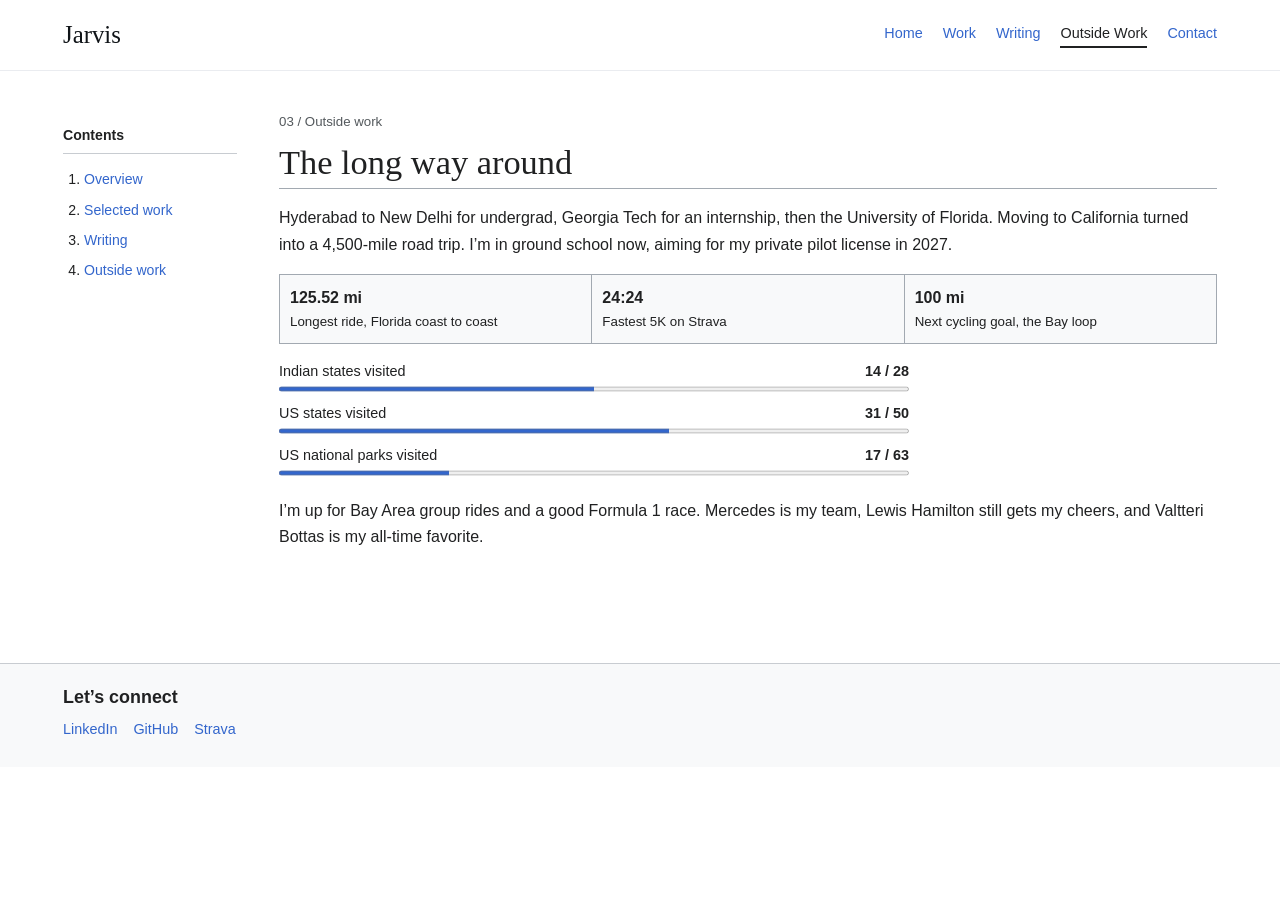
==== outside.html @ 445a93fe "Use a new stylesheet URL for the article redesign" ====
<!doctype html>
<html lang="en">
<head>
<meta charset="utf-8">
<meta name="viewport" content="width=device-width,initial-scale=1">
<meta name="description" content="Jarvis’s portfolio, projects, writing, and life outside work.">
<meta name="theme-color" content="#ffffff">
<title>Outside Work · Jarvis</title>
<link rel="stylesheet" href="article.css">
</head>
<body>
<a class="skip" href="#content">Skip to content</a>
<header class="top"><div class="wrap"><nav aria-label="Main navigation"><a class="wordmark" href="index.html">Jarvis</a><div><a href="index.html">Home</a><a href="work.html">Work</a><a href="writing.html">Writing</a><a href="outside.html" aria-current="page">Outside Work</a><a href="#contact">Contact</a></div></nav></div></header>
<div class="article-layout wrap"><aside class="contents" aria-label="Portfolio contents"><strong>Contents</strong><ol><li><a href="index.html">Overview</a></li><li><a href="work.html">Selected work</a></li><li><a href="writing.html">Writing</a></li><li><a href="outside.html">Outside work</a></li></ol></aside><main class="page" id="content">
<section class="section" id="outside"><div class="eyebrow">03 / Outside work</div><h1>The long way around</h1><p>Hyderabad to New Delhi for undergrad, Georgia Tech for an internship, then the University of Florida. Moving to California turned into a 4,500-mile road trip. I’m in ground school now, aiming for my private pilot license in 2027.</p><div class="metrics"><div class="metric"><strong>125.52 mi</strong><small>Longest ride, Florida coast to coast</small></div><div class="metric"><strong>24:24</strong><small>Fastest 5K on Strava</small></div><div class="metric"><strong>100 mi</strong><small>Next cycling goal, the Bay loop</small></div></div>
<div class="bars"><div class="bar"><label for="india">Indian states visited <strong>14 / 28</strong></label><progress id="india" max="28" value="14"></progress></div><div class="bar"><label for="us">US states visited <strong>31 / 50</strong></label><progress id="us" max="50" value="31"></progress></div><div class="bar"><label for="parks">US national parks visited <strong>17 / 63</strong></label><progress id="parks" max="63" value="17"></progress></div></div>
<p style="margin-top:20px">I’m up for Bay Area group rides and a good Formula 1 race. Mercedes is my team, Lewis Hamilton still gets my cheers, and Valtteri Bottas is my all-time favorite.</p></section>
</main></div>
<footer id="contact"><div class="wrap"><h3>Let’s connect</h3><a href="https://linkedin.com/in/jarvispremraj">LinkedIn</a><a href="https://github.com/JarvisSybarite">GitHub</a><a href="https://www.strava.com/athletes/71781898">Strava</a></div></footer>
</body>
</html>
---- article.css ----
:root{color-scheme:light;--ink:#202122;--muted:#54595d;--link:#36c;--line:#a2a9b1;--panel:#f8f9fa}
*{box-sizing:border-box}
body{margin:0;background:white;color:var(--ink);font:16px/1.65 Arial,Helvetica,sans-serif}
a{color:var(--link);text-decoration:none}a:hover{text-decoration:underline}a:focus-visible{outline:2px solid var(--link);outline-offset:3px}
h1,h2,h3,p{margin:0}p+p{margin-top:.7em}
h1,h2{font:normal 2.15rem/1.2 Georgia,"Times New Roman",serif;border-bottom:1px solid var(--line);padding-bottom:5px;margin-bottom:16px}
h2{font-size:1.6rem}h3{font-size:1.12rem;margin-bottom:5px}
.wrap{max-width:1210px;margin:auto;padding:0 28px}.top{border-bottom:1px solid #eaecf0}.top nav{display:flex;justify-content:space-between;align-items:center;gap:15px;flex-wrap:wrap;min-height:70px;padding:12px 0}
.wordmark{font:1.55rem Georgia,serif;color:#101418}.top nav div{display:flex;gap:20px;flex-wrap:wrap;font-size:.9rem}.top nav [aria-current=page]{color:var(--ink);border-bottom:2px solid var(--ink)}
.article-layout{display:grid;grid-template-columns:174px minmax(0,1fr);gap:42px;padding-top:40px;padding-bottom:48px}.contents{font-size:.88rem;padding-top:13px}.contents strong{display:block;border-bottom:1px solid #c8ccd1;padding-bottom:6px}.contents ol{padding-left:21px}.contents li{margin:7px 0}
.page{min-width:0;min-height:56vh}.hero{display:grid;grid-template-columns:minmax(0,1fr) minmax(205px,270px);gap:24px;align-items:start}.hero>div{display:flex;flex-direction:column}.hero h1{order:-1}.eyebrow,.index{font-size:.83rem;color:var(--muted);margin-bottom:9px}
.infobox{border:1px solid var(--line);background:var(--panel);padding:8px;font-size:.88rem}.infobox h2{background:#dce8f4;border:0;text-align:center;font:bold 1.05rem/1.5 Arial,sans-serif;margin:0;padding:6px}.infobox dl{display:grid;grid-template-columns:auto 1fr;gap:7px 12px;margin:10px 4px 5px}.infobox dt{font-weight:bold}.infobox dd{margin:0}
.section{margin-top:30px}.page>.section:first-child{margin-top:0}.home-links{display:grid;gap:7px}.home-links a{display:block}.home-links small{display:inline;color:var(--muted);margin-left:10px}
.cards{display:grid;gap:17px}.card{padding:0 0 15px;border-bottom:1px solid #eaecf0}.card p{margin-bottom:6px}.feature p{margin:4px 0 7px}
.metrics{display:grid;grid-template-columns:repeat(3,minmax(0,1fr));gap:1px;border:1px solid var(--line);background:var(--line);margin:16px 0}.metric{background:var(--panel);padding:10px}.metric strong,.metric small{display:block}
.bars{max-width:630px;display:grid;gap:8px}.bar label{display:flex;justify-content:space-between;gap:10px;font-size:.9rem}progress{display:block;width:100%;height:10px;accent-color:var(--link)}
footer{background:var(--panel);border-top:1px solid #c8ccd1;padding:19px 0 26px;font-size:.9rem}footer a{margin-right:16px}.skip{position:absolute;left:10px;top:-100px;background:white;padding:8px}.skip:focus{top:8px}
@media(max-width:780px){.article-layout{grid-template-columns:1fr;gap:18px;padding-top:18px}.contents ol{display:flex;flex-wrap:wrap;gap:4px 18px;list-style:none;margin:5px 0;padding:0}.contents li{margin:0}}
@media(max-width:550px){.wrap{padding-left:16px;padding-right:16px}.hero,.metrics{grid-template-columns:1fr}.top nav div{gap:12px}.home-links small{display:block;margin-left:0}}

.home-links{margin-bottom:12px}
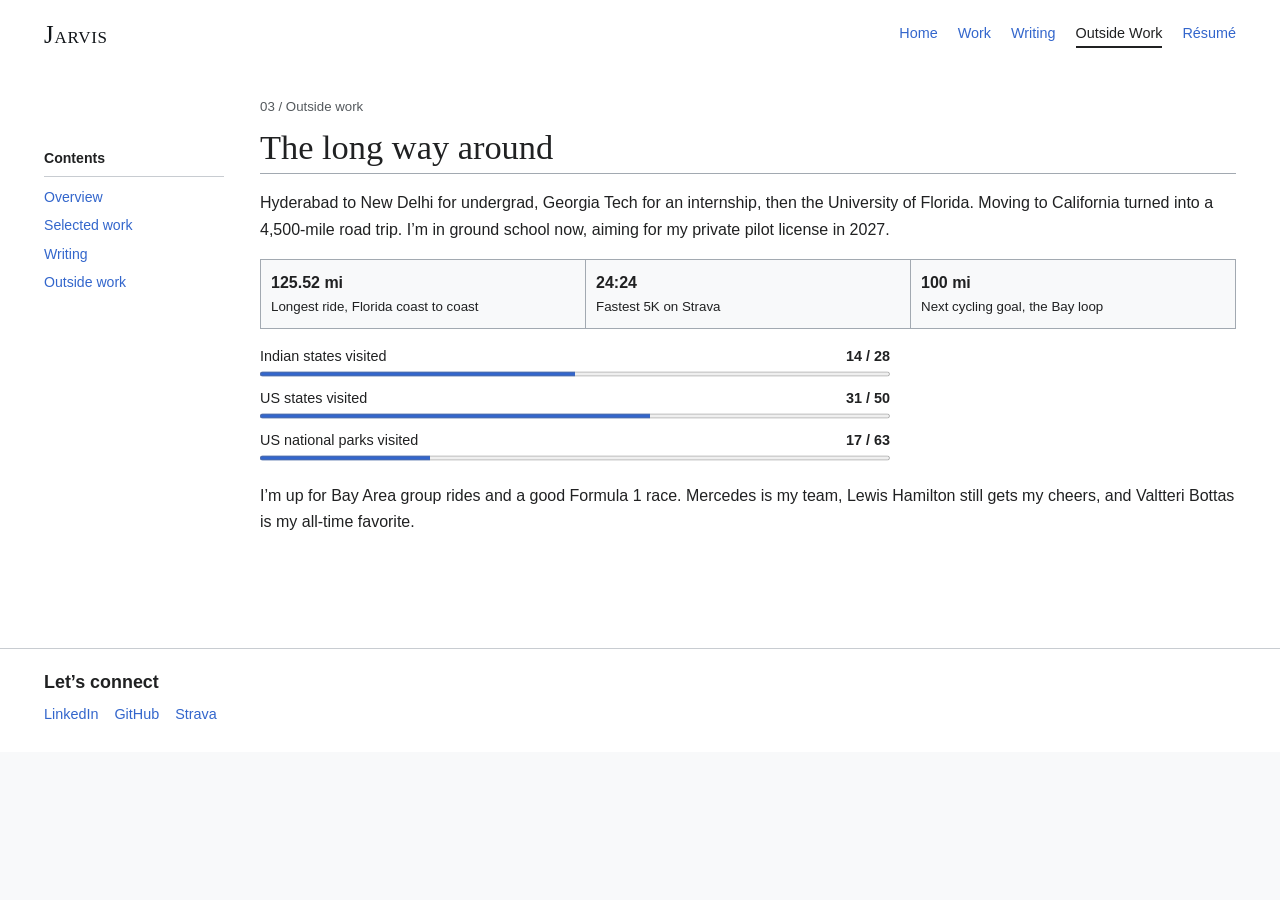
==== commit fffabdf6: "Publish biography layout and November resume" ====
--- a/outside.html
+++ b/outside.html
@@ -6,11 +6,11 @@
 <meta name="description" content="Jarvis’s portfolio, projects, writing, and life outside work.">
 <meta name="theme-color" content="#ffffff">
 <title>Outside Work · Jarvis</title>
-<link rel="stylesheet" href="article.css">
+<link rel="stylesheet" href="vector.css">
 </head>
 <body>
 <a class="skip" href="#content">Skip to content</a>
-<header class="top"><div class="wrap"><nav aria-label="Main navigation"><a class="wordmark" href="index.html">Jarvis</a><div><a href="index.html">Home</a><a href="work.html">Work</a><a href="writing.html">Writing</a><a href="outside.html" aria-current="page">Outside Work</a><a href="#contact">Contact</a></div></nav></div></header>
+<header class="top"><div class="wrap"><nav aria-label="Main navigation"><a class="wordmark" href="index.html">Jarvis</a><div><a href="index.html">Home</a><a href="work.html">Work</a><a href="writing.html">Writing</a><a href="outside.html" aria-current="page">Outside Work</a><a href="Jarvis%20Resume%20November.pdf">Résumé</a></div></nav></div></header>
 <div class="article-layout wrap"><aside class="contents" aria-label="Portfolio contents"><strong>Contents</strong><ol><li><a href="index.html">Overview</a></li><li><a href="work.html">Selected work</a></li><li><a href="writing.html">Writing</a></li><li><a href="outside.html">Outside work</a></li></ol></aside><main class="page" id="content">
 <section class="section" id="outside"><div class="eyebrow">03 / Outside work</div><h1>The long way around</h1><p>Hyderabad to New Delhi for undergrad, Georgia Tech for an internship, then the University of Florida. Moving to California turned into a 4,500-mile road trip. I’m in ground school now, aiming for my private pilot license in 2027.</p><div class="metrics"><div class="metric"><strong>125.52 mi</strong><small>Longest ride, Florida coast to coast</small></div><div class="metric"><strong>24:24</strong><small>Fastest 5K on Strava</small></div><div class="metric"><strong>100 mi</strong><small>Next cycling goal, the Bay loop</small></div></div>
 <div class="bars"><div class="bar"><label for="india">Indian states visited <strong>14 / 28</strong></label><progress id="india" max="28" value="14"></progress></div><div class="bar"><label for="us">US states visited <strong>31 / 50</strong></label><progress id="us" max="50" value="31"></progress></div><div class="bar"><label for="parks">US national parks visited <strong>17 / 63</strong></label><progress id="parks" max="63" value="17"></progress></div></div>
--- a/vector.css
+++ b/vector.css
@@ -0,0 +1,57 @@
+:root{color-scheme:light;--ink:#202122;--muted:#54595d;--link:#36c;--line:#a2a9b1;--panel:#f8f9fa}
+*{box-sizing:border-box}
+body{margin:0;background:white;color:var(--ink);font:16px/1.65 Arial,Helvetica,sans-serif}
+a{color:var(--link);text-decoration:none}a:hover{text-decoration:underline}a:focus-visible{outline:2px solid var(--link);outline-offset:3px}
+h1,h2,h3,p{margin:0}p+p{margin-top:.7em}
+h1,h2{font:normal 2.15rem/1.2 Georgia,"Times New Roman",serif;border-bottom:1px solid var(--line);padding-bottom:5px;margin-bottom:16px}
+h2{font-size:1.6rem}h3{font-size:1.12rem;margin-bottom:5px}
+.wrap{max-width:1210px;margin:auto;padding:0 28px}.top{border-bottom:1px solid #eaecf0}.top nav{display:flex;justify-content:space-between;align-items:center;gap:15px;flex-wrap:wrap;min-height:70px;padding:12px 0}
+.wordmark{font:1.55rem Georgia,serif;color:#101418}.top nav div{display:flex;gap:20px;flex-wrap:wrap;font-size:.9rem}.top nav [aria-current=page]{color:var(--ink);border-bottom:2px solid var(--ink)}
+.article-layout{display:grid;grid-template-columns:174px minmax(0,1fr);gap:42px;padding-top:40px;padding-bottom:48px}.contents{font-size:.88rem;padding-top:13px}.contents strong{display:block;border-bottom:1px solid #c8ccd1;padding-bottom:6px}.contents ol{padding-left:21px}.contents li{margin:7px 0}
+.page{min-width:0;min-height:56vh}.hero{display:grid;grid-template-columns:minmax(0,1fr) minmax(205px,270px);gap:24px;align-items:start}.hero>div{display:flex;flex-direction:column}.hero h1{order:-1}.eyebrow,.index{font-size:.83rem;color:var(--muted);margin-bottom:9px}
+.infobox{border:1px solid var(--line);background:var(--panel);padding:8px;font-size:.88rem}.infobox h2{background:#dce8f4;border:0;text-align:center;font:bold 1.05rem/1.5 Arial,sans-serif;margin:0;padding:6px}.infobox dl{display:grid;grid-template-columns:auto 1fr;gap:7px 12px;margin:10px 4px 5px}.infobox dt{font-weight:bold}.infobox dd{margin:0}
+.section{margin-top:30px}.page>.section:first-child{margin-top:0}.home-links{display:grid;gap:7px}.home-links a{display:block}.home-links small{display:inline;color:var(--muted);margin-left:10px}
+.cards{display:grid;gap:17px}.card{padding:0 0 15px;border-bottom:1px solid #eaecf0}.card p{margin-bottom:6px}.feature p{margin:4px 0 7px}
+.metrics{display:grid;grid-template-columns:repeat(3,minmax(0,1fr));gap:1px;border:1px solid var(--line);background:var(--line);margin:16px 0}.metric{background:var(--panel);padding:10px}.metric strong,.metric small{display:block}
+.bars{max-width:630px;display:grid;gap:8px}.bar label{display:flex;justify-content:space-between;gap:10px;font-size:.9rem}progress{display:block;width:100%;height:10px;accent-color:var(--link)}
+footer{background:var(--panel);border-top:1px solid #c8ccd1;padding:19px 0 26px;font-size:.9rem}footer a{margin-right:16px}.skip{position:absolute;left:10px;top:-100px;background:white;padding:8px}.skip:focus{top:8px}
+@media(max-width:780px){.article-layout{grid-template-columns:1fr;gap:18px;padding-top:18px}.contents ol{display:flex;flex-wrap:wrap;gap:4px 18px;list-style:none;margin:5px 0;padding:0}.contents li{margin:0}}
+@media(max-width:550px){.wrap{padding-left:16px;padding-right:16px}.hero,.metrics{grid-template-columns:1fr}.top nav div{gap:12px}.home-links small{display:block;margin-left:0}}
+
+.home-links{margin-bottom:12px}
+
+body{background:#f8f9fa;color:#202122}
+.top,.article-layout,footer{background:#fff}
+.wrap{max-width:1500px;padding-left:44px;padding-right:44px}
+.top{border-bottom:0}
+.top nav{min-height:70px}
+.wordmark{font-variant:small-caps;letter-spacing:.03em}
+.article-layout{grid-template-columns:180px minmax(0,1fr);column-gap:36px;padding-top:26px}
+.article-layout:has(.biography){grid-template-columns:180px minmax(0,1fr) 170px}
+.contents,.appearance{position:sticky;top:16px;align-self:start;margin-top:38px;font-size:.88rem}
+.contents ol{list-style:none;padding:0;margin:9px 0}
+.contents li{margin:5px 0}
+.appearance strong{display:block;border-bottom:1px solid #eaecf0;padding-bottom:6px}
+.appearance fieldset{padding:0;margin:11px 0 17px;border:0}
+.appearance legend{border-bottom:1px solid #eaecf0;width:100%;padding:0 0 4px;margin-bottom:4px;color:#54595d}
+.appearance label{display:block;margin:4px 0}
+.appearance input{accent-color:#36c}
+.biography>h1{font-size:1.9rem;margin:0;padding:0 0 4px}
+.article-tabs{display:flex;gap:15px;align-items:center;border-bottom:1px solid #a2a9b1;font-size:.875rem}
+.article-tabs>*{padding:4px 0}
+.article-tabs [aria-current]{border-bottom:2px solid #202122}
+.tab-spacer{flex:1}
+.byline{font-size:.875rem;margin:8px 0 20px}
+.biography .infobox{float:right;width:min(310px,40%);margin:0 0 15px 18px;background:#f8f9fa}
+.biography .infobox h2{background:transparent;font-size:1.15rem}
+.infobox .portrait{margin:5px 0 10px;text-align:center}.infobox .portrait img{display:block;width:100%;height:auto}.infobox .portrait figcaption{font-size:.85rem}
+.biography section{margin-top:20px}
+.biography section h2{margin:0 0 8px;font-size:1.45rem}
+.biography section h3{margin:11px 0 4px}
+.biography ul{margin-top:6px}
+[data-size=small] .biography{font-size:.875rem}
+[data-size=large] .biography{font-size:1.125rem}
+[data-width=wide] .wrap{max-width:none}
+@media(max-width:1050px){.article-layout:has(.biography){grid-template-columns:145px minmax(0,1fr)}.appearance{display:none}}
+@media(max-width:780px){.article-layout,.article-layout:has(.biography){grid-template-columns:1fr}.contents{position:static;margin-top:0}.contents ol{display:flex}.wrap{padding-left:20px;padding-right:20px}}
+@media(max-width:550px){.biography .infobox{float:none;width:100%;margin:0 0 14px}.article-tabs{gap:10px}}
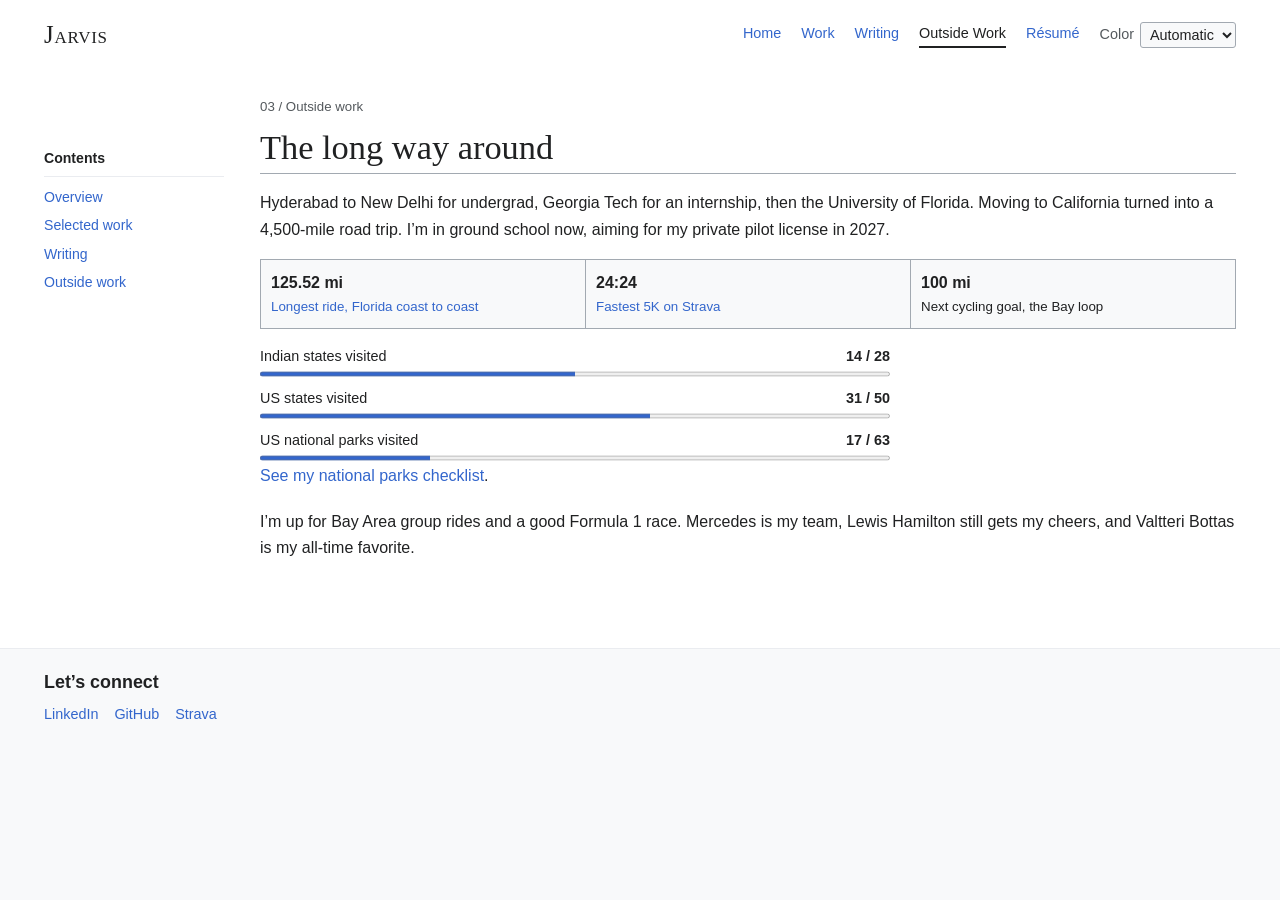
==== commit 302fa939: "Add dark mode and expand biography links" ====
--- a/outside.html
+++ b/outside.html
@@ -6,16 +6,18 @@
 <meta name="description" content="Jarvis’s portfolio, projects, writing, and life outside work.">
 <meta name="theme-color" content="#ffffff">
 <title>Outside Work · Jarvis</title>
-<link rel="stylesheet" href="vector.css">
+<script src="appearance.js"></script>
+<link rel="stylesheet" href="encyclopedia.css">
 </head>
 <body>
 <a class="skip" href="#content">Skip to content</a>
-<header class="top"><div class="wrap"><nav aria-label="Main navigation"><a class="wordmark" href="index.html">Jarvis</a><div><a href="index.html">Home</a><a href="work.html">Work</a><a href="writing.html">Writing</a><a href="outside.html" aria-current="page">Outside Work</a><a href="Jarvis%20Resume%20November.pdf">Résumé</a></div></nav></div></header>
-<div class="article-layout wrap"><aside class="contents" aria-label="Portfolio contents"><strong>Contents</strong><ol><li><a href="index.html">Overview</a></li><li><a href="work.html">Selected work</a></li><li><a href="writing.html">Writing</a></li><li><a href="outside.html">Outside work</a></li></ol></aside><main class="page" id="content">
-<section class="section" id="outside"><div class="eyebrow">03 / Outside work</div><h1>The long way around</h1><p>Hyderabad to New Delhi for undergrad, Georgia Tech for an internship, then the University of Florida. Moving to California turned into a 4,500-mile road trip. I’m in ground school now, aiming for my private pilot license in 2027.</p><div class="metrics"><div class="metric"><strong>125.52 mi</strong><small>Longest ride, Florida coast to coast</small></div><div class="metric"><strong>24:24</strong><small>Fastest 5K on Strava</small></div><div class="metric"><strong>100 mi</strong><small>Next cycling goal, the Bay loop</small></div></div>
+<header class="top"><div class="wrap"><nav aria-label="Main navigation"><a class="wordmark" href="index.html" target="_blank" rel="noopener noreferrer">Jarvis</a><div><a href="index.html" target="_blank" rel="noopener noreferrer">Home</a><a href="work.html" target="_blank" rel="noopener noreferrer">Work</a><a href="writing.html" target="_blank" rel="noopener noreferrer">Writing</a><a href="outside.html" aria-current="page" target="_blank" rel="noopener noreferrer">Outside Work</a><a href="Jarvis%20Resume%20November.pdf" target="_blank" rel="noopener noreferrer">Résumé</a><label class="theme-picker" for="site-theme">Color <select id="site-theme"><option value="auto">Automatic</option><option value="light">Light</option><option value="dark">Dark</option></select></label></div></nav></div></header>
+<div class="article-layout wrap"><aside class="contents" aria-label="Portfolio contents"><strong>Contents</strong><ol><li><a href="index.html" target="_blank" rel="noopener noreferrer">Overview</a></li><li><a href="work.html" target="_blank" rel="noopener noreferrer">Selected work</a></li><li><a href="writing.html" target="_blank" rel="noopener noreferrer">Writing</a></li><li><a href="outside.html" target="_blank" rel="noopener noreferrer">Outside work</a></li></ol></aside><main class="page" id="content">
+<section class="section" id="outside"><div class="eyebrow">03 / Outside work</div><h1>The long way around</h1><p>Hyderabad to New Delhi for undergrad, Georgia Tech for an internship, then the University of Florida. Moving to California turned into a 4,500-mile road trip. I’m in ground school now, aiming for my private pilot license in 2027.</p><div class="metrics"><div class="metric"><strong>125.52 mi</strong><small><a href="https://www.strava.com/activities/19017091239" target="_blank" rel="noopener noreferrer">Longest ride, Florida coast to coast</a></small></div><div class="metric"><strong>24:24</strong><small><a href="https://www.strava.com/activities/18345141697/best-efforts" target="_blank" rel="noopener noreferrer">Fastest 5K on Strava</a></small></div><div class="metric"><strong>100 mi</strong><small>Next cycling goal, the Bay loop</small></div></div>
 <div class="bars"><div class="bar"><label for="india">Indian states visited <strong>14 / 28</strong></label><progress id="india" max="28" value="14"></progress></div><div class="bar"><label for="us">US states visited <strong>31 / 50</strong></label><progress id="us" max="50" value="31"></progress></div><div class="bar"><label for="parks">US national parks visited <strong>17 / 63</strong></label><progress id="parks" max="63" value="17"></progress></div></div>
+<p><a href="https://docs.google.com/document/d/1pnW7Qr9my8tg9lgtuH_Nd4oirCl3BsMumfLeGR4R2Uc/edit?usp=sharing" target="_blank" rel="noopener noreferrer">See my national parks checklist</a>.</p>
 <p style="margin-top:20px">I’m up for Bay Area group rides and a good Formula 1 race. Mercedes is my team, Lewis Hamilton still gets my cheers, and Valtteri Bottas is my all-time favorite.</p></section>
 </main></div>
-<footer id="contact"><div class="wrap"><h3>Let’s connect</h3><a href="https://linkedin.com/in/jarvispremraj">LinkedIn</a><a href="https://github.com/JarvisSybarite">GitHub</a><a href="https://www.strava.com/athletes/71781898">Strava</a></div></footer>
+<footer id="contact"><div class="wrap"><h3>Let’s connect</h3><a href="https://linkedin.com/in/jarvispremraj" target="_blank" rel="noopener noreferrer">LinkedIn</a><a href="https://github.com/JarvisSybarite" target="_blank" rel="noopener noreferrer">GitHub</a><a href="https://www.strava.com/athletes/71781898" target="_blank" rel="noopener noreferrer">Strava</a></div></footer>
 </body>
 </html>
--- a/encyclopedia.css
+++ b/encyclopedia.css
@@ -0,0 +1,72 @@
+:root{color-scheme:light;--ink:#202122;--muted:#54595d;--link:#36c;--line:#a2a9b1;--panel:#f8f9fa}
+*{box-sizing:border-box}
+body{margin:0;background:white;color:var(--ink);font:16px/1.65 Arial,Helvetica,sans-serif}
+a{color:var(--link);text-decoration:none}a:hover{text-decoration:underline}a:focus-visible{outline:2px solid var(--link);outline-offset:3px}
+h1,h2,h3,p{margin:0}p+p{margin-top:.7em}
+h1,h2{font:normal 2.15rem/1.2 Georgia,"Times New Roman",serif;border-bottom:1px solid var(--line);padding-bottom:5px;margin-bottom:16px}
+h2{font-size:1.6rem}h3{font-size:1.12rem;margin-bottom:5px}
+.wrap{max-width:1210px;margin:auto;padding:0 28px}.top{border-bottom:1px solid #eaecf0}.top nav{display:flex;justify-content:space-between;align-items:center;gap:15px;flex-wrap:wrap;min-height:70px;padding:12px 0}
+.wordmark{font:1.55rem Georgia,serif;color:#101418}.top nav div{display:flex;gap:20px;flex-wrap:wrap;font-size:.9rem}.top nav [aria-current=page]{color:var(--ink);border-bottom:2px solid var(--ink)}
+.article-layout{display:grid;grid-template-columns:174px minmax(0,1fr);gap:42px;padding-top:40px;padding-bottom:48px}.contents{font-size:.88rem;padding-top:13px}.contents strong{display:block;border-bottom:1px solid #c8ccd1;padding-bottom:6px}.contents ol{padding-left:21px}.contents li{margin:7px 0}
+.page{min-width:0;min-height:56vh}.hero{display:grid;grid-template-columns:minmax(0,1fr) minmax(205px,270px);gap:24px;align-items:start}.hero>div{display:flex;flex-direction:column}.hero h1{order:-1}.eyebrow,.index{font-size:.83rem;color:var(--muted);margin-bottom:9px}
+.infobox{border:1px solid var(--line);background:var(--panel);padding:8px;font-size:.88rem}.infobox h2{background:#dce8f4;border:0;text-align:center;font:bold 1.05rem/1.5 Arial,sans-serif;margin:0;padding:6px}.infobox dl{display:grid;grid-template-columns:auto 1fr;gap:7px 12px;margin:10px 4px 5px}.infobox dt{font-weight:bold}.infobox dd{margin:0}
+.section{margin-top:30px}.page>.section:first-child{margin-top:0}.home-links{display:grid;gap:7px}.home-links a{display:block}.home-links small{display:inline;color:var(--muted);margin-left:10px}
+.cards{display:grid;gap:17px}.card{padding:0 0 15px;border-bottom:1px solid #eaecf0}.card p{margin-bottom:6px}.feature p{margin:4px 0 7px}
+.metrics{display:grid;grid-template-columns:repeat(3,minmax(0,1fr));gap:1px;border:1px solid var(--line);background:var(--line);margin:16px 0}.metric{background:var(--panel);padding:10px}.metric strong,.metric small{display:block}
+.bars{max-width:630px;display:grid;gap:8px}.bar label{display:flex;justify-content:space-between;gap:10px;font-size:.9rem}progress{display:block;width:100%;height:10px;accent-color:var(--link)}
+footer{background:var(--panel);border-top:1px solid #c8ccd1;padding:19px 0 26px;font-size:.9rem}footer a{margin-right:16px}.skip{position:absolute;left:10px;top:-100px;background:white;padding:8px}.skip:focus{top:8px}
+@media(max-width:780px){.article-layout{grid-template-columns:1fr;gap:18px;padding-top:18px}.contents ol{display:flex;flex-wrap:wrap;gap:4px 18px;list-style:none;margin:5px 0;padding:0}.contents li{margin:0}}
+@media(max-width:550px){.wrap{padding-left:16px;padding-right:16px}.hero,.metrics{grid-template-columns:1fr}.top nav div{gap:12px}.home-links small{display:block;margin-left:0}}
+
+.home-links{margin-bottom:12px}
+
+body{background:#f8f9fa;color:#202122}
+.top,.article-layout,footer{background:#fff}
+.wrap{max-width:1500px;padding-left:44px;padding-right:44px}
+.top{border-bottom:0}
+.top nav{min-height:70px}
+.wordmark{font-variant:small-caps;letter-spacing:.03em}
+.article-layout{grid-template-columns:180px minmax(0,1fr);column-gap:36px;padding-top:26px}
+.article-layout:has(.biography){grid-template-columns:180px minmax(0,1fr) 170px}
+.contents,.appearance{position:sticky;top:16px;align-self:start;margin-top:38px;font-size:.88rem}
+.contents ol{list-style:none;padding:0;margin:9px 0}
+.contents li{margin:5px 0}
+.appearance strong{display:block;border-bottom:1px solid #eaecf0;padding-bottom:6px}
+.appearance fieldset{padding:0;margin:11px 0 17px;border:0}
+.appearance legend{border-bottom:1px solid #eaecf0;width:100%;padding:0 0 4px;margin-bottom:4px;color:#54595d}
+.appearance label{display:block;margin:4px 0}
+.appearance input{accent-color:#36c}
+.biography>h1{font-size:1.9rem;margin:0;padding:0 0 4px}
+.article-tabs{display:flex;gap:15px;align-items:center;border-bottom:1px solid #a2a9b1;font-size:.875rem}
+.article-tabs>*{padding:4px 0}
+.article-tabs [aria-current]{border-bottom:2px solid #202122}
+.tab-spacer{flex:1}
+.byline{font-size:.875rem;margin:8px 0 20px}
+.biography .infobox{float:right;width:min(310px,40%);margin:0 0 15px 18px;background:#f8f9fa}
+.biography .infobox h2{background:transparent;font-size:1.15rem}
+.infobox .portrait{margin:5px 0 10px;text-align:center}.infobox .portrait img{display:block;width:100%;height:auto}.infobox .portrait figcaption{font-size:.85rem}
+.biography section{margin-top:20px}
+.biography section h2{margin:0 0 8px;font-size:1.45rem}
+.biography section h3{margin:11px 0 4px}
+.biography ul{margin-top:6px}
+[data-size=small] .biography{font-size:.875rem}
+[data-size=large] .biography{font-size:1.125rem}
+[data-width=wide] .wrap{max-width:none}
+@media(max-width:1050px){.article-layout:has(.biography){grid-template-columns:145px minmax(0,1fr)}.appearance{display:none}}
+@media(max-width:780px){.article-layout,.article-layout:has(.biography){grid-template-columns:1fr}.contents{position:static;margin-top:0}.contents ol{display:flex}.wrap{padding-left:20px;padding-right:20px}}
+@media(max-width:550px){.biography .infobox{float:none;width:100%;margin:0 0 14px}.article-tabs{gap:10px}}
+
+/* Appearance follows the device until a visitor picks Light or Dark. */
+:root[data-theme=dark]{color-scheme:dark;--ink:#eaecf0;--muted:#a2a9b1;--link:#8ab4f8;--line:#54595d;--panel:#202122;--canvas:#101418;--paper:#171a1e;--rule:#353a40}
+:root:not([data-theme=dark]){--canvas:#f8f9fa;--paper:#fff;--rule:#eaecf0}
+body{background:var(--canvas);color:var(--ink)}
+.top,.article-layout,footer{background:var(--paper)}
+.wordmark,.top nav [aria-current=page]{color:var(--ink)}
+.top nav [aria-current=page],.article-tabs [aria-current]{border-color:var(--ink)}
+.article-tabs,.infobox,.metrics{border-color:var(--line)}
+.contents strong,.appearance strong,.appearance legend,.card,footer{border-color:var(--rule)}
+.appearance legend,.theme-picker{color:var(--muted)}
+.biography .infobox,.infobox,.metric,footer,.skip{background:var(--panel)}
+.theme-picker{display:inline-flex;align-items:center;gap:6px;white-space:nowrap}
+.theme-picker select{color:var(--ink);background:var(--panel);border:1px solid var(--line);font:inherit;padding:3px 5px;border-radius:3px}
+:root[data-theme=dark] progress{accent-color:var(--link)}
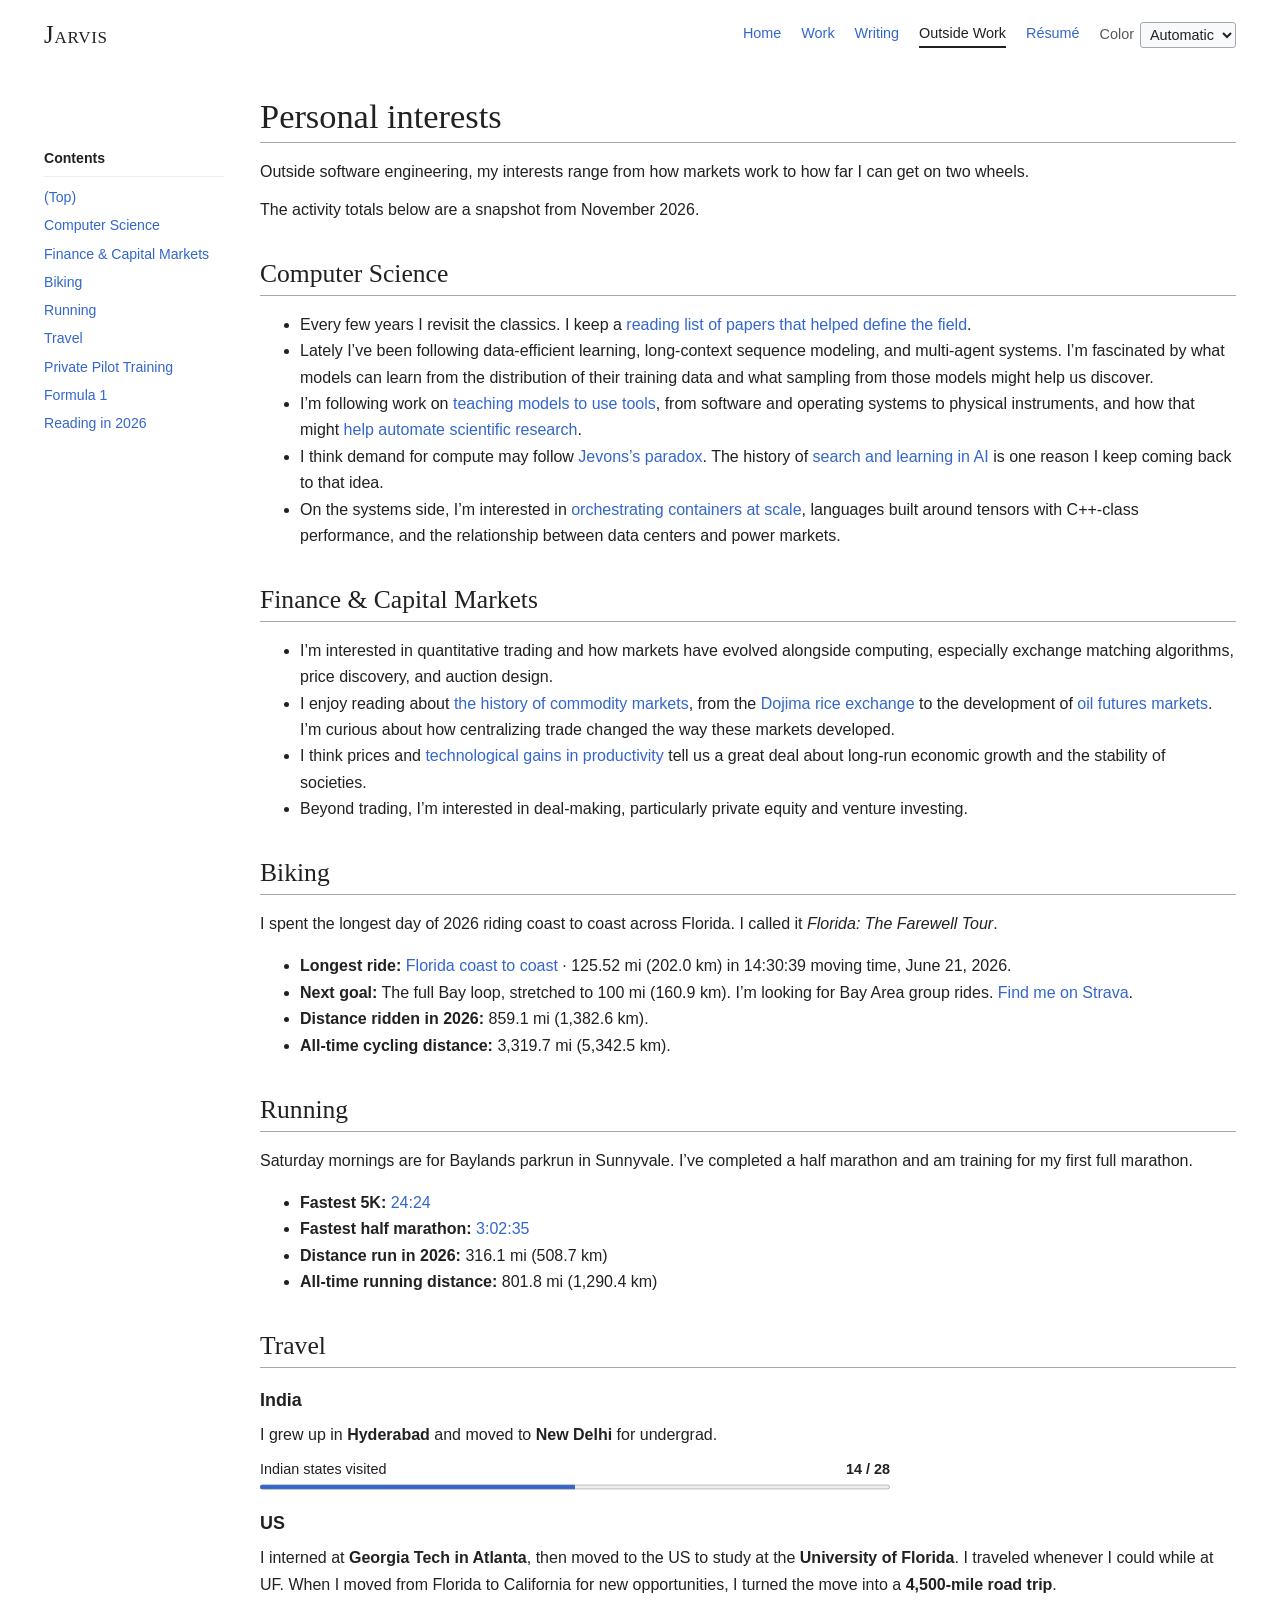
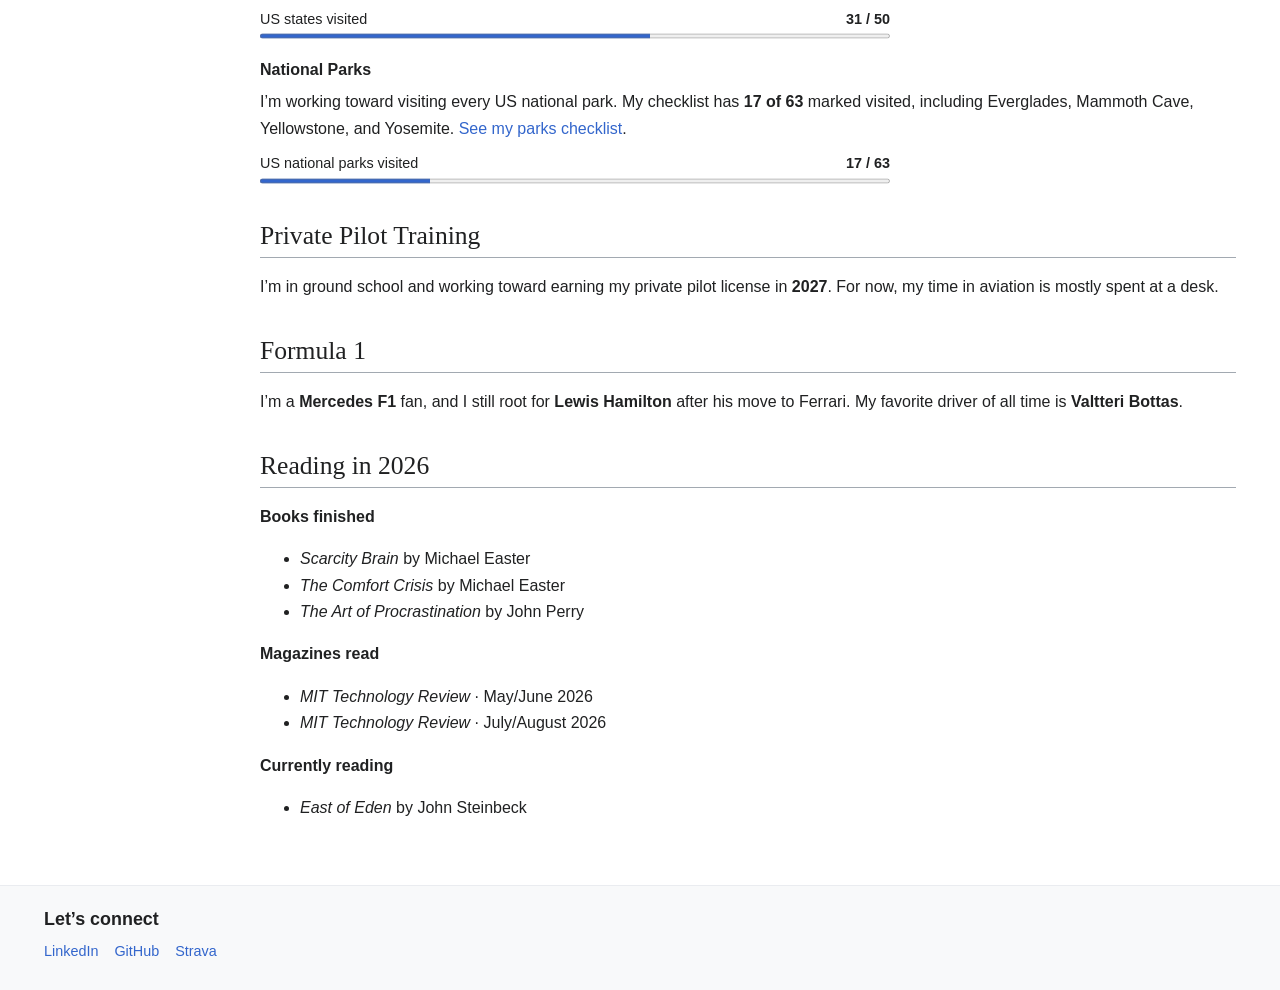
==== commit 8387ce6e: "Expand personal interests from GitHub profile" ====
--- a/outside.html
+++ b/outside.html
@@ -8,15 +8,74 @@
 <title>Outside Work · Jarvis</title>
 <script src="appearance.js"></script>
 <link rel="stylesheet" href="encyclopedia.css">
+<style>.section h2:not(:first-child){margin-top:1.4em}.section h3,.section h4{margin:1em 0 .35em}.section .bars{margin:.6em 0 1em}</style>
 </head>
 <body>
 <a class="skip" href="#content">Skip to content</a>
 <header class="top"><div class="wrap"><nav aria-label="Main navigation"><a class="wordmark" href="index.html" target="_blank" rel="noopener noreferrer">Jarvis</a><div><a href="index.html" target="_blank" rel="noopener noreferrer">Home</a><a href="work.html" target="_blank" rel="noopener noreferrer">Work</a><a href="writing.html" target="_blank" rel="noopener noreferrer">Writing</a><a href="outside.html" aria-current="page" target="_blank" rel="noopener noreferrer">Outside Work</a><a href="Jarvis%20Resume%20November.pdf" target="_blank" rel="noopener noreferrer">Résumé</a><label class="theme-picker" for="site-theme">Color <select id="site-theme"><option value="auto">Automatic</option><option value="light">Light</option><option value="dark">Dark</option></select></label></div></nav></div></header>
-<div class="article-layout wrap"><aside class="contents" aria-label="Portfolio contents"><strong>Contents</strong><ol><li><a href="index.html" target="_blank" rel="noopener noreferrer">Overview</a></li><li><a href="work.html" target="_blank" rel="noopener noreferrer">Selected work</a></li><li><a href="writing.html" target="_blank" rel="noopener noreferrer">Writing</a></li><li><a href="outside.html" target="_blank" rel="noopener noreferrer">Outside work</a></li></ol></aside><main class="page" id="content">
-<section class="section" id="outside"><div class="eyebrow">03 / Outside work</div><h1>The long way around</h1><p>Hyderabad to New Delhi for undergrad, Georgia Tech for an internship, then the University of Florida. Moving to California turned into a 4,500-mile road trip. I’m in ground school now, aiming for my private pilot license in 2027.</p><div class="metrics"><div class="metric"><strong>125.52 mi</strong><small><a href="https://www.strava.com/activities/19017091239" target="_blank" rel="noopener noreferrer">Longest ride, Florida coast to coast</a></small></div><div class="metric"><strong>24:24</strong><small><a href="https://www.strava.com/activities/18345141697/best-efforts" target="_blank" rel="noopener noreferrer">Fastest 5K on Strava</a></small></div><div class="metric"><strong>100 mi</strong><small>Next cycling goal, the Bay loop</small></div></div>
-<div class="bars"><div class="bar"><label for="india">Indian states visited <strong>14 / 28</strong></label><progress id="india" max="28" value="14"></progress></div><div class="bar"><label for="us">US states visited <strong>31 / 50</strong></label><progress id="us" max="50" value="31"></progress></div><div class="bar"><label for="parks">US national parks visited <strong>17 / 63</strong></label><progress id="parks" max="63" value="17"></progress></div></div>
-<p><a href="https://docs.google.com/document/d/1pnW7Qr9my8tg9lgtuH_Nd4oirCl3BsMumfLeGR4R2Uc/edit?usp=sharing" target="_blank" rel="noopener noreferrer">See my national parks checklist</a>.</p>
-<p style="margin-top:20px">I’m up for Bay Area group rides and a good Formula 1 race. Mercedes is my team, Lewis Hamilton still gets my cheers, and Valtteri Bottas is my all-time favorite.</p></section>
+<div class="article-layout wrap"><aside class="contents" aria-label="Contents"><strong>Contents</strong><ol><li><a href="#content">(Top)</a></li><li><a href="#computer-science">Computer Science</a></li><li><a href="#finance-capital-markets">Finance &amp; Capital Markets</a></li><li><a href="#biking">Biking</a></li><li><a href="#running">Running</a></li><li><a href="#travel">Travel</a></li><li><a href="#private-pilot-training">Private Pilot Training</a></li><li><a href="#formula-1">Formula 1</a></li><li><a href="#reading-in-2026">Reading in 2026</a></li></ol></aside><main class="page" id="content">
+<section class="section"><h1>Personal interests</h1><p>Outside software engineering, my interests range from how markets work to how far I can get on two wheels.</p><p>The activity totals below are a snapshot from November 2026.</p>
+<h2 id="computer-science">Computer Science</h2>
+<ul>
+<li>Every few years I revisit the classics. I keep a <a href="https://docs.google.com/spreadsheets/d/11tlsKSeJrTP3r7ITQS3ql-Z4ZpR-K-zG67Q5htzrRbA/edit?usp=sharing" target="_blank" rel="noopener noreferrer">reading list of papers that helped define the field</a>.</li>
+<li>Lately I’ve been following data-efficient learning, long-context sequence modeling, and multi-agent systems. I’m fascinated by what models can learn from the distribution of their training data and what sampling from those models might help us discover.</li>
+<li>I’m following work on <a href="https://www.ft.com/content/64b1bb33-095e-4cc5-a911-50df76fa3d1d" target="_blank" rel="noopener noreferrer">teaching models to use tools</a>, from software and operating systems to physical instruments, and how that might <a href="https://www.pnas.org/doi/10.1073/pnas.2406320121" target="_blank" rel="noopener noreferrer">help automate scientific research</a>.</li>
+<li>I think demand for compute may follow <a href="https://en.wikipedia.org/wiki/Jevons_paradox" target="_blank" rel="noopener noreferrer">Jevons’s paradox</a>. The history of <a href="https://www.cs.utexas.edu/~eunsol/courses/data/bitter_lesson.pdf" target="_blank" rel="noopener noreferrer">search and learning in AI</a> is one reason I keep coming back to that idea.</li>
+<li>On the systems side, I’m interested in <a href="https://arxiv.org/abs/2205.07147" target="_blank" rel="noopener noreferrer">orchestrating containers at scale</a>, languages built around tensors with C++-class performance, and the relationship between data centers and power markets.</li>
+</ul>
+<h2 id="finance-capital-markets">Finance &amp; Capital Markets</h2>
+<ul>
+<li>I’m interested in quantitative trading and how markets have evolved alongside computing, especially exchange matching algorithms, price discovery, and auction design.</li>
+<li>I enjoy reading about <a href="https://thedocs.worldbank.org/en/doc/b4ff84b2d5dc4d0963a5074102460cc1-0350012022/related/Commodity-Markets-Chapter-1.pdf" target="_blank" rel="noopener noreferrer">the history of commodity markets</a>, from the <a href="https://www.jpx.co.jp/dojima/en/index.html" target="_blank" rel="noopener noreferrer">Dojima rice exchange</a> to the development of <a href="https://www.cmegroup.com/openmarkets/energy/2023/the-40-year-story-of-a-crude-oil-benchmark.html" target="_blank" rel="noopener noreferrer">oil futures markets</a>. I’m curious about how centralizing trade changed the way these markets developed.</li>
+<li>I think prices and <a href="https://www.jstor.org/stable/1910871" target="_blank" rel="noopener noreferrer">technological gains in productivity</a> tell us a great deal about long-run economic growth and the stability of societies.</li>
+<li>Beyond trading, I’m interested in deal-making, particularly private equity and venture investing.</li>
+</ul>
+<h2 id="biking">Biking</h2>
+<p>I spent the longest day of 2026 riding coast to coast across Florida. I called it <em>Florida: The Farewell Tour</em>.</p>
+<ul>
+<li><strong>Longest ride:</strong> <a href="https://www.strava.com/activities/19017091239" target="_blank" rel="noopener noreferrer">Florida coast to coast</a> · 125.52 mi (202.0 km) in 14:30:39 moving time, June 21, 2026.</li>
+<li><strong>Next goal:</strong> The full Bay loop, stretched to 100 mi (160.9 km). I’m looking for Bay Area group rides. <a href="https://www.strava.com/athletes/71781898" target="_blank" rel="noopener noreferrer">Find me on Strava</a>.</li>
+<li><strong>Distance ridden in 2026:</strong> 859.1 mi (1,382.6 km).</li>
+<li><strong>All-time cycling distance:</strong> 3,319.7 mi (5,342.5 km).</li>
+</ul>
+<h2 id="running">Running</h2>
+<p>Saturday mornings are for Baylands parkrun in Sunnyvale. I’ve completed a half marathon and am training for my first full marathon.</p>
+<ul>
+<li><strong>Fastest 5K:</strong> <a href="https://www.strava.com/activities/18345141697/best-efforts" target="_blank" rel="noopener noreferrer">24:24</a></li>
+<li><strong>Fastest half marathon:</strong> <a href="https://www.strava.com/activities/18321130225/best-efforts" target="_blank" rel="noopener noreferrer">3:02:35</a></li>
+<li><strong>Distance run in 2026:</strong> 316.1 mi (508.7 km)</li>
+<li><strong>All-time running distance:</strong> 801.8 mi (1,290.4 km)</li>
+</ul>
+<h2 id="travel">Travel</h2>
+<h3 id="india">India</h3>
+<p>I grew up in <strong>Hyderabad</strong> and moved to <strong>New Delhi</strong> for undergrad.</p>
+<div class="bars"><div class="bar"><label for="progress-indian">Indian states visited <strong>14 / 28</strong></label><progress id="progress-indian" value="14" max="28">14 of 28</progress></div></div>
+<h3 id="us">US</h3>
+<p>I interned at <strong>Georgia Tech in Atlanta</strong>, then moved to the US to study at the <strong>University of Florida</strong>. I traveled whenever I could while at UF. When I moved from Florida to California for new opportunities, I turned the move into a <strong>4,500-mile road trip</strong>.</p>
+<div class="bars"><div class="bar"><label for="progress-us">US states visited <strong>31 / 50</strong></label><progress id="progress-us" value="31" max="50">31 of 50</progress></div></div>
+<h4 id="national-parks">National Parks</h4>
+<p>I’m working toward visiting every US national park. My checklist has <strong>17 of 63</strong> marked visited, including Everglades, Mammoth Cave, Yellowstone, and Yosemite. <a href="https://docs.google.com/document/d/1pnW7Qr9my8tg9lgtuH_Nd4oirCl3BsMumfLeGR4R2Uc/edit?usp=sharing" target="_blank" rel="noopener noreferrer">See my parks checklist</a>.</p>
+<div class="bars"><div class="bar"><label for="progress-parks">US national parks visited <strong>17 / 63</strong></label><progress id="progress-parks" value="17" max="63">17 of 63</progress></div></div>
+<h2 id="private-pilot-training">Private Pilot Training</h2>
+<p>I’m in ground school and working toward earning my private pilot license in <strong>2027</strong>. For now, my time in aviation is mostly spent at a desk.</p>
+<h2 id="formula-1">Formula 1</h2>
+<p>I’m a <strong>Mercedes F1</strong> fan, and I still root for <strong>Lewis Hamilton</strong> after his move to Ferrari. My favorite driver of all time is <strong>Valtteri Bottas</strong>.</p>
+<h2 id="reading-in-2026">Reading in 2026</h2>
+<p><strong>Books finished</strong></p>
+<ul>
+<li><em>Scarcity Brain</em> by Michael Easter</li>
+<li><em>The Comfort Crisis</em> by Michael Easter</li>
+<li><em>The Art of Procrastination</em> by John Perry</li>
+</ul>
+<p><strong>Magazines read</strong></p>
+<ul>
+<li><em>MIT Technology Review</em> · May/June 2026</li>
+<li><em>MIT Technology Review</em> · July/August 2026</li>
+</ul>
+<p><strong>Currently reading</strong></p>
+<ul>
+<li><em>East of Eden</em> by John Steinbeck</li>
+</ul></section>
 </main></div>
 <footer id="contact"><div class="wrap"><h3>Let’s connect</h3><a href="https://linkedin.com/in/jarvispremraj" target="_blank" rel="noopener noreferrer">LinkedIn</a><a href="https://github.com/JarvisSybarite" target="_blank" rel="noopener noreferrer">GitHub</a><a href="https://www.strava.com/athletes/71781898" target="_blank" rel="noopener noreferrer">Strava</a></div></footer>
 </body>
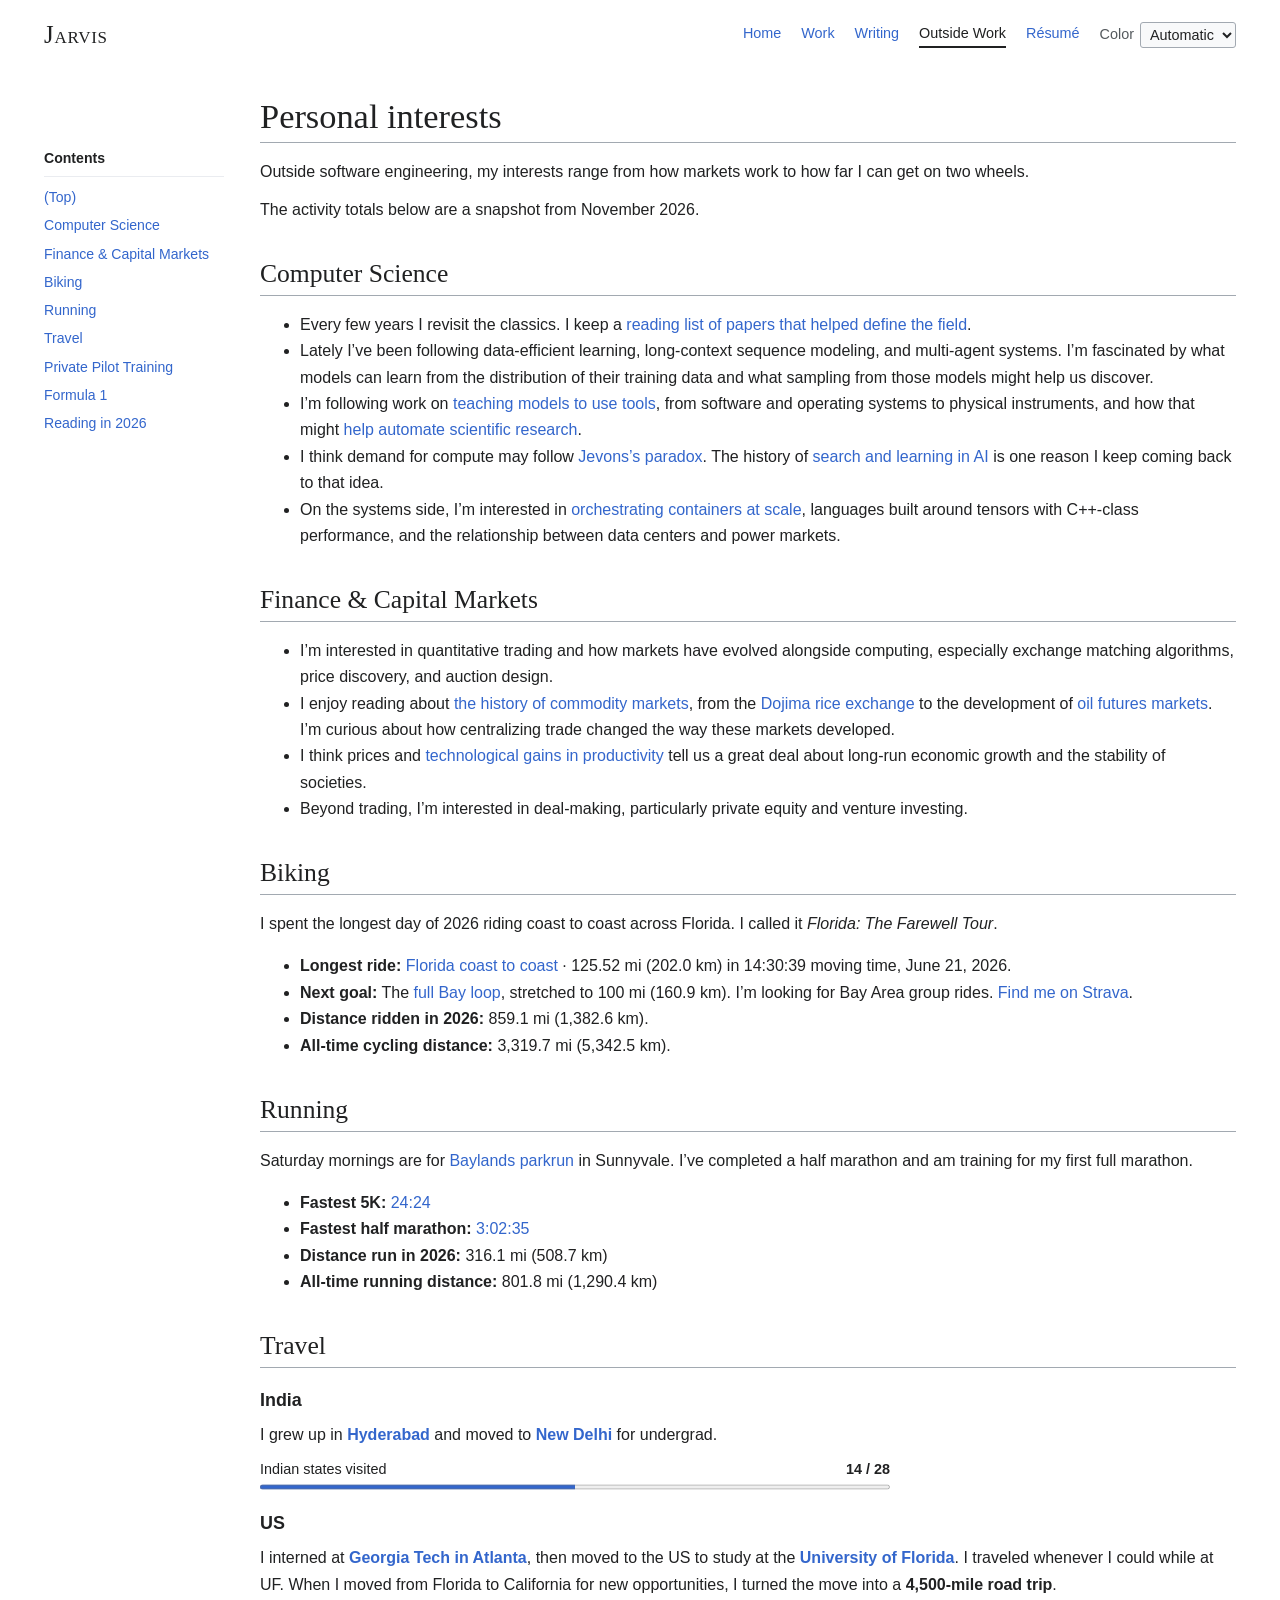
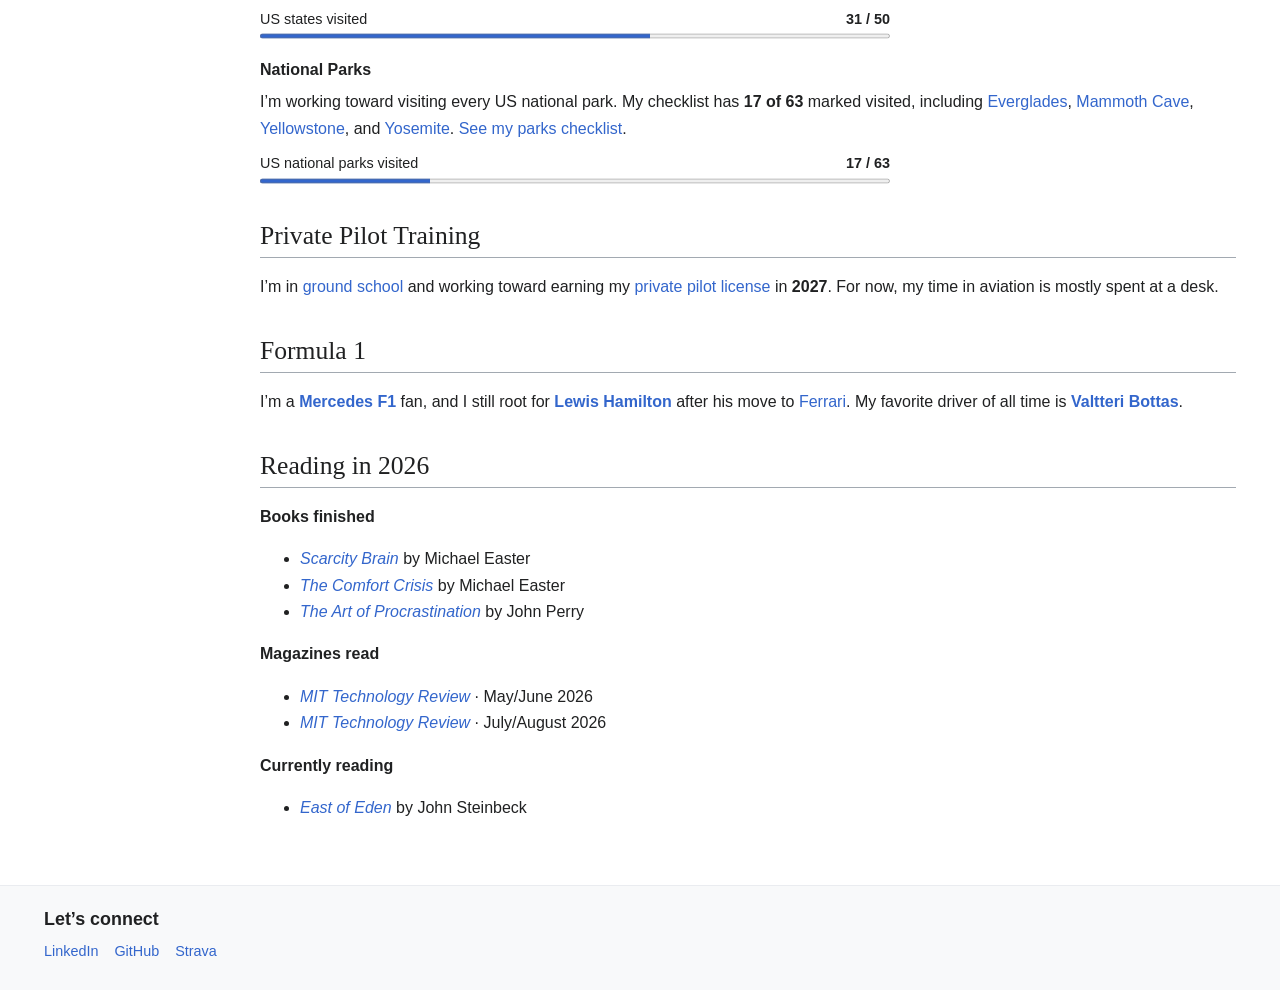
==== commit 6e2b3fca: "Add references throughout the interests page" ====
--- a/outside.html
+++ b/outside.html
@@ -34,12 +34,12 @@
 <p>I spent the longest day of 2026 riding coast to coast across Florida. I called it <em>Florida: The Farewell Tour</em>.</p>
 <ul>
 <li><strong>Longest ride:</strong> <a href="https://www.strava.com/activities/19017091239" target="_blank" rel="noopener noreferrer">Florida coast to coast</a> · 125.52 mi (202.0 km) in 14:30:39 moving time, June 21, 2026.</li>
-<li><strong>Next goal:</strong> The full Bay loop, stretched to 100 mi (160.9 km). I’m looking for Bay Area group rides. <a href="https://www.strava.com/athletes/71781898" target="_blank" rel="noopener noreferrer">Find me on Strava</a>.</li>
+<li><strong>Next goal:</strong> The <a href="https://www.baytrail.org/" target="_blank" rel="noopener noreferrer">full Bay loop</a>, stretched to 100 mi (160.9 km). I’m looking for Bay Area group rides. <a href="https://www.strava.com/athletes/71781898" target="_blank" rel="noopener noreferrer">Find me on Strava</a>.</li>
 <li><strong>Distance ridden in 2026:</strong> 859.1 mi (1,382.6 km).</li>
 <li><strong>All-time cycling distance:</strong> 3,319.7 mi (5,342.5 km).</li>
 </ul>
 <h2 id="running">Running</h2>
-<p>Saturday mornings are for Baylands parkrun in Sunnyvale. I’ve completed a half marathon and am training for my first full marathon.</p>
+<p>Saturday mornings are for <a href="https://www.parkrun.us/sunnyvalebaytrail/" target="_blank" rel="noopener noreferrer">Baylands parkrun</a> in Sunnyvale. I’ve completed a half marathon and am training for my first full marathon.</p>
 <ul>
 <li><strong>Fastest 5K:</strong> <a href="https://www.strava.com/activities/18345141697/best-efforts" target="_blank" rel="noopener noreferrer">24:24</a></li>
 <li><strong>Fastest half marathon:</strong> <a href="https://www.strava.com/activities/18321130225/best-efforts" target="_blank" rel="noopener noreferrer">3:02:35</a></li>
@@ -48,33 +48,33 @@
 </ul>
 <h2 id="travel">Travel</h2>
 <h3 id="india">India</h3>
-<p>I grew up in <strong>Hyderabad</strong> and moved to <strong>New Delhi</strong> for undergrad.</p>
+<p>I grew up in <strong><a href="https://en.wikipedia.org/wiki/Hyderabad" target="_blank" rel="noopener noreferrer">Hyderabad</a></strong> and moved to <strong><a href="https://en.wikipedia.org/wiki/New_Delhi" target="_blank" rel="noopener noreferrer">New Delhi</a></strong> for undergrad.</p>
 <div class="bars"><div class="bar"><label for="progress-indian">Indian states visited <strong>14 / 28</strong></label><progress id="progress-indian" value="14" max="28">14 of 28</progress></div></div>
 <h3 id="us">US</h3>
-<p>I interned at <strong>Georgia Tech in Atlanta</strong>, then moved to the US to study at the <strong>University of Florida</strong>. I traveled whenever I could while at UF. When I moved from Florida to California for new opportunities, I turned the move into a <strong>4,500-mile road trip</strong>.</p>
+<p>I interned at <strong><a href="https://www.gatech.edu/" target="_blank" rel="noopener noreferrer">Georgia Tech in Atlanta</a></strong>, then moved to the US to study at the <strong><a href="https://www.ufl.edu/" target="_blank" rel="noopener noreferrer">University of Florida</a></strong>. I traveled whenever I could while at UF. When I moved from Florida to California for new opportunities, I turned the move into a <strong>4,500-mile road trip</strong>.</p>
 <div class="bars"><div class="bar"><label for="progress-us">US states visited <strong>31 / 50</strong></label><progress id="progress-us" value="31" max="50">31 of 50</progress></div></div>
 <h4 id="national-parks">National Parks</h4>
-<p>I’m working toward visiting every US national park. My checklist has <strong>17 of 63</strong> marked visited, including Everglades, Mammoth Cave, Yellowstone, and Yosemite. <a href="https://docs.google.com/document/d/1pnW7Qr9my8tg9lgtuH_Nd4oirCl3BsMumfLeGR4R2Uc/edit?usp=sharing" target="_blank" rel="noopener noreferrer">See my parks checklist</a>.</p>
+<p>I’m working toward visiting every US national park. My checklist has <strong>17 of 63</strong> marked visited, including <a href="https://www.nps.gov/ever/" target="_blank" rel="noopener noreferrer">Everglades</a>, <a href="https://www.nps.gov/maca/" target="_blank" rel="noopener noreferrer">Mammoth Cave</a>, <a href="https://www.nps.gov/yell/" target="_blank" rel="noopener noreferrer">Yellowstone</a>, and <a href="https://www.nps.gov/yose/" target="_blank" rel="noopener noreferrer">Yosemite</a>. <a href="https://docs.google.com/document/d/1pnW7Qr9my8tg9lgtuH_Nd4oirCl3BsMumfLeGR4R2Uc/edit?usp=sharing" target="_blank" rel="noopener noreferrer">See my parks checklist</a>.</p>
 <div class="bars"><div class="bar"><label for="progress-parks">US national parks visited <strong>17 / 63</strong></label><progress id="progress-parks" value="17" max="63">17 of 63</progress></div></div>
 <h2 id="private-pilot-training">Private Pilot Training</h2>
-<p>I’m in ground school and working toward earning my private pilot license in <strong>2027</strong>. For now, my time in aviation is mostly spent at a desk.</p>
+<p>I’m in <a href="https://www.faa.gov/pilots/become/knowledge" target="_blank" rel="noopener noreferrer">ground school</a> and working toward earning my <a href="https://www.faa.gov/pilots/become" target="_blank" rel="noopener noreferrer">private pilot license</a> in <strong>2027</strong>. For now, my time in aviation is mostly spent at a desk.</p>
 <h2 id="formula-1">Formula 1</h2>
-<p>I’m a <strong>Mercedes F1</strong> fan, and I still root for <strong>Lewis Hamilton</strong> after his move to Ferrari. My favorite driver of all time is <strong>Valtteri Bottas</strong>.</p>
+<p>I’m a <strong><a href="https://www.formula1.com/en/teams/mercedes" target="_blank" rel="noopener noreferrer">Mercedes F1</a></strong> fan, and I still root for <strong><a href="https://www.formula1.com/en/drivers/lewis-hamilton" target="_blank" rel="noopener noreferrer">Lewis Hamilton</a></strong> after his move to <a href="https://www.formula1.com/en/teams/ferrari" target="_blank" rel="noopener noreferrer">Ferrari</a>. My favorite driver of all time is <strong><a href="https://www.formula1.com/en/drivers/valtteri-bottas" target="_blank" rel="noopener noreferrer">Valtteri Bottas</a></strong>.</p>
 <h2 id="reading-in-2026">Reading in 2026</h2>
 <p><strong>Books finished</strong></p>
 <ul>
-<li><em>Scarcity Brain</em> by Michael Easter</li>
-<li><em>The Comfort Crisis</em> by Michael Easter</li>
-<li><em>The Art of Procrastination</em> by John Perry</li>
+<li><em><a href="https://www.penguinrandomhouse.com/books/705376/scarcity-brain-by-michael-easter/" target="_blank" rel="noopener noreferrer">Scarcity Brain</a></em> by Michael Easter</li>
+<li><em><a href="https://www.penguinrandomhouse.com/books/634446/the-comfort-crisis-by-michael-easter/" target="_blank" rel="noopener noreferrer">The Comfort Crisis</a></em> by Michael Easter</li>
+<li><em><a href="https://www.hachettebookgroup.com/titles/john-perry/the-art-of-procrastination/9780761175001/" target="_blank" rel="noopener noreferrer">The Art of Procrastination</a></em> by John Perry</li>
 </ul>
 <p><strong>Magazines read</strong></p>
 <ul>
-<li><em>MIT Technology Review</em> · May/June 2026</li>
-<li><em>MIT Technology Review</em> · July/August 2026</li>
+<li><em><a href="https://www.technologyreview.com/" target="_blank" rel="noopener noreferrer">MIT Technology Review</a></em> · May/June 2026</li>
+<li><em><a href="https://www.technologyreview.com/" target="_blank" rel="noopener noreferrer">MIT Technology Review</a></em> · July/August 2026</li>
 </ul>
 <p><strong>Currently reading</strong></p>
 <ul>
-<li><em>East of Eden</em> by John Steinbeck</li>
+<li><em><a href="https://www.penguin.co.uk/books/57249/east-of-eden-by-steinbeck-john/9780241848586" target="_blank" rel="noopener noreferrer">East of Eden</a></em> by John Steinbeck</li>
 </ul></section>
 </main></div>
 <footer id="contact"><div class="wrap"><h3>Let’s connect</h3><a href="https://linkedin.com/in/jarvispremraj" target="_blank" rel="noopener noreferrer">LinkedIn</a><a href="https://github.com/JarvisSybarite" target="_blank" rel="noopener noreferrer">GitHub</a><a href="https://www.strava.com/athletes/71781898" target="_blank" rel="noopener noreferrer">Strava</a></div></footer>
